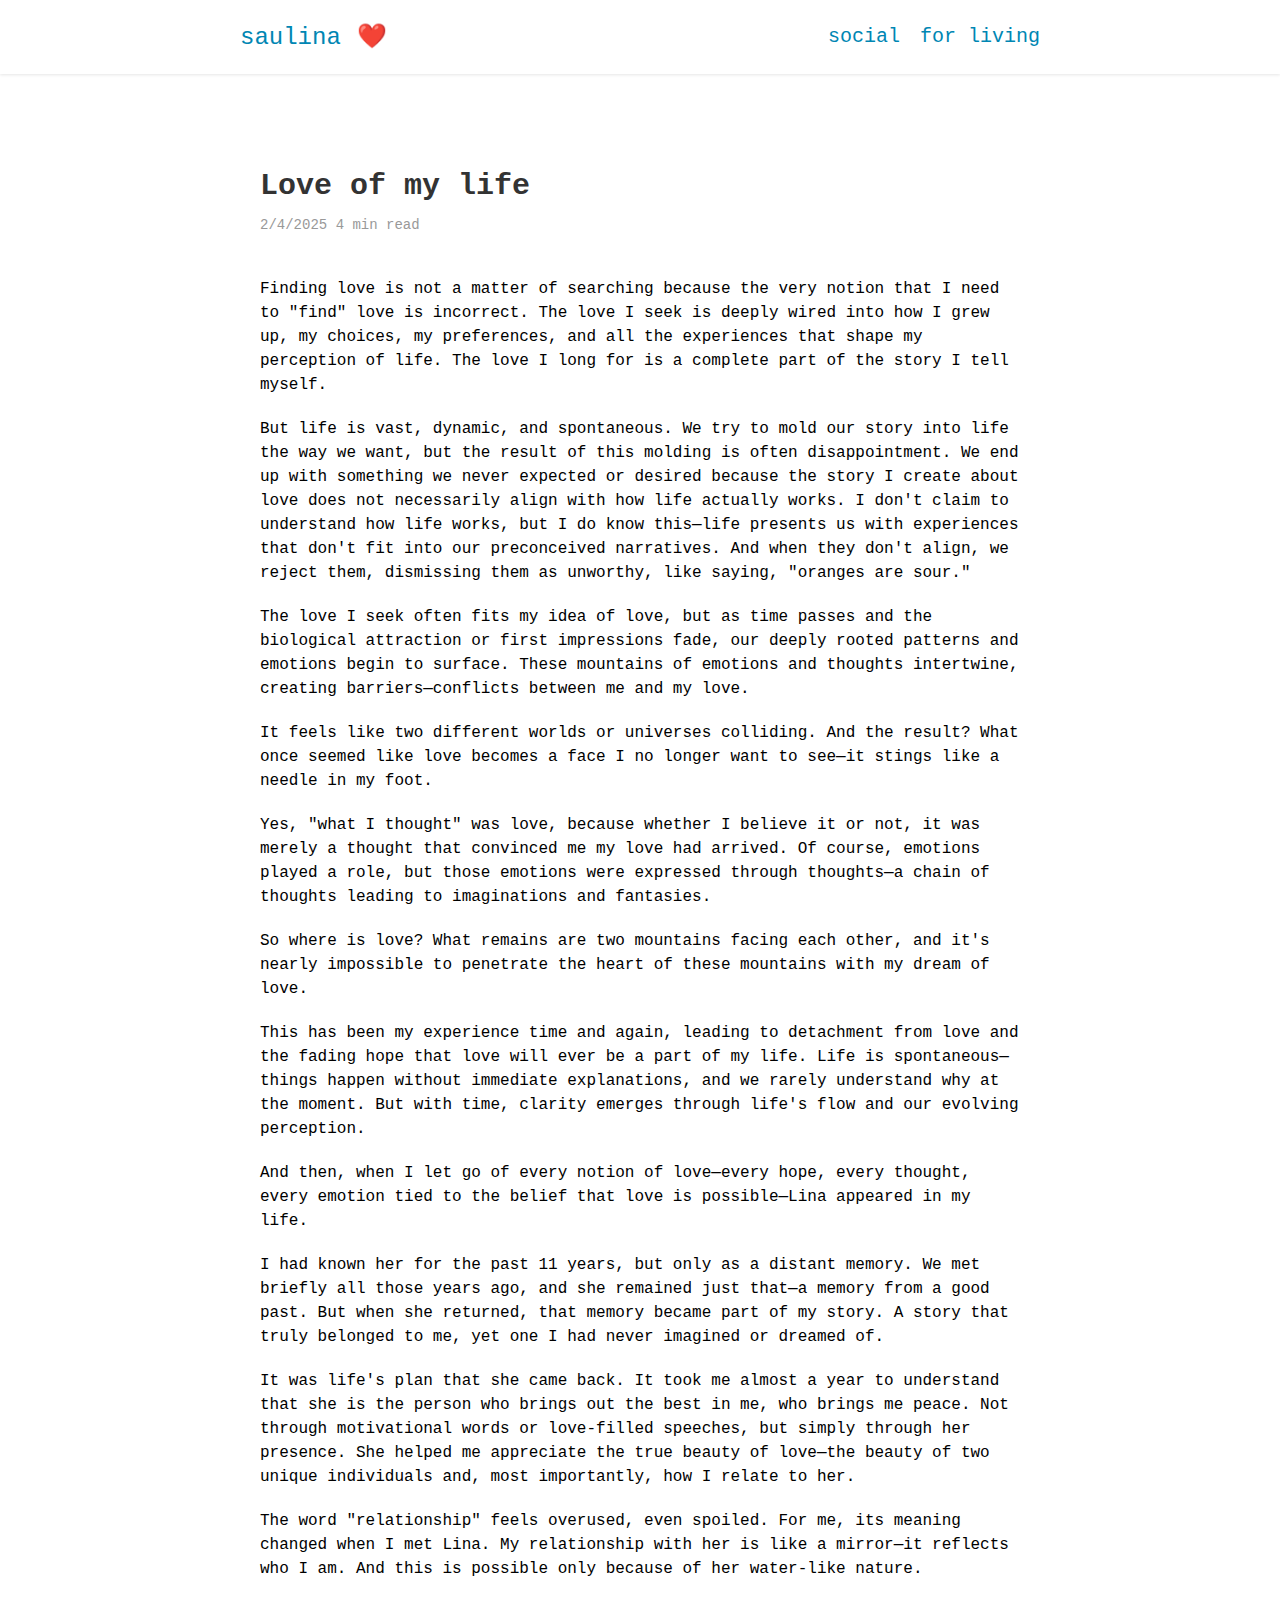
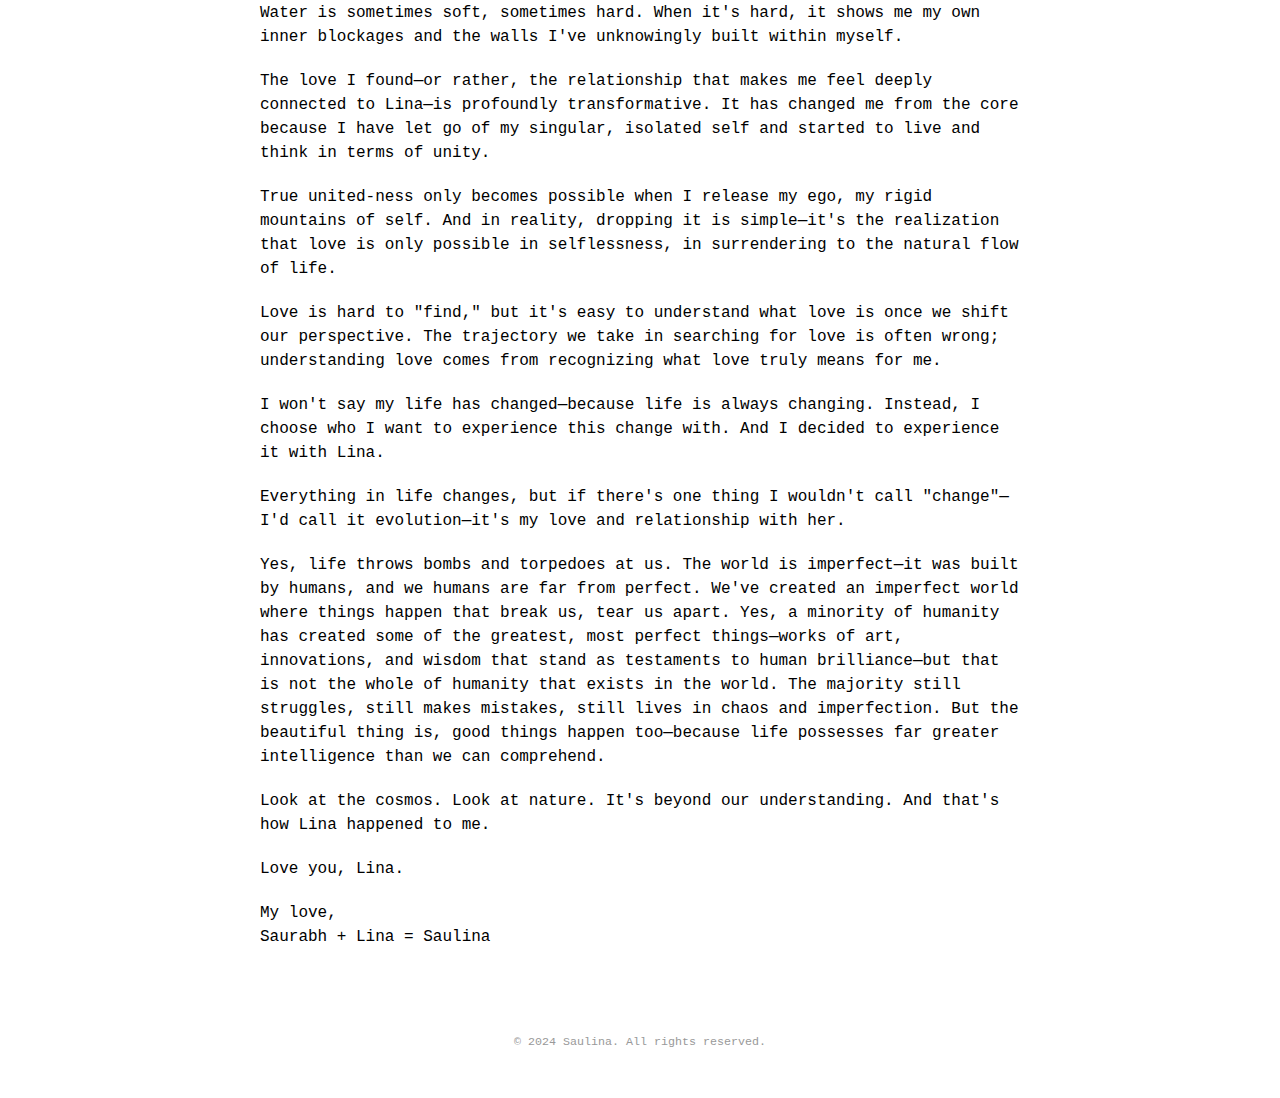
==== categories/saulina/saulina.html @ 6560b64e "[start] Initial commit" ====
<!DOCTYPE html>
<html>
<head>
    <meta charset="utf-8">
    <meta name="viewport" content="width=device-width, initial-scale=1">
    <title>saulina</title>
    <link rel="stylesheet" href="../../css/style.css">
</head>
<body>
    <main class="wrapper">
        <header class="site-header">
            <nav class="nav">
                <div class="container">
                    <h1 class="logo"><a href="/">saulina <span>❤️</span></a></h1>
                    <ul class="navbar">
                        <li><a href="/social">social</a></li>
                        <li><a href="/living">for living</a></li>
                    </ul>
                </div>
            </nav>
        </header>

        <section class="content">
            <div class="container">
                <article class="post">
                    <header class="post-header">
                        <h1 class="article-heading">Love of my life</h1>
                        <div class="post-meta">
                            <span class="post-date">2/4/2025</span>
                            <span class="post-read-time">4 min read</span>
                        </div>
                    </header>

                    <div class="post-content">
                        <p class="article-content">
                            Finding love is not a matter of searching because the very notion that I need to "find" love is incorrect. The love I seek is deeply wired into how I grew up, my choices, my preferences, and all the experiences that shape my perception of life. The love I long for is a complete part of the story I tell myself.
                        </p>

                        <p class="article-content">
                            But life is vast, dynamic, and spontaneous. We try to mold our story into life the way we want, but the result of this molding is often disappointment. We end up with something we never expected or desired because the story I create about love does not necessarily align with how life actually works. I don't claim to understand how life works, but I do know this—life presents us with experiences that don't fit into our preconceived narratives. And when they don't align, we reject them, dismissing them as unworthy, like saying, "oranges are sour."
                        </p>

                        <p class="article-content">
                            The love I seek often fits my idea of love, but as time passes and the biological attraction or first impressions fade, our deeply rooted patterns and emotions begin to surface. These mountains of emotions and thoughts intertwine, creating barriers—conflicts between me and my love.
                        </p>

                        <p class="article-content">
                            It feels like two different worlds or universes colliding. And the result? What once seemed like love becomes a face I no longer want to see—it stings like a needle in my foot.
                        </p>

                        <p class="article-content">
                            Yes, "what I thought" was love, because whether I believe it or not, it was merely a thought that convinced me my love had arrived. Of course, emotions played a role, but those emotions were expressed through thoughts—a chain of thoughts leading to imaginations and fantasies.
                        </p>

                        <p class="article-content">
                            So where is love? What remains are two mountains facing each other, and it's nearly impossible to penetrate the heart of these mountains with my dream of love.
                        </p>

                        <p class="article-content">
                            This has been my experience time and again, leading to detachment from love and the fading hope that love will ever be a part of my life. Life is spontaneous—things happen without immediate explanations, and we rarely understand why at the moment. But with time, clarity emerges through life's flow and our evolving perception.
                        </p>

                        <p class="article-content">
                            And then, when I let go of every notion of love—every hope, every thought, every emotion tied to the belief that love is possible—Lina appeared in my life.
                        </p>

                        <p class="article-content">
                            I had known her for the past 11 years, but only as a distant memory. We met briefly all those years ago, and she remained just that—a memory from a good past. But when she returned, that memory became part of my story. A story that truly belonged to me, yet one I had never imagined or dreamed of.
                        </p>

                        <p class="article-content">
                            It was life's plan that she came back. It took me almost a year to understand that she is the person who brings out the best in me, who brings me peace. Not through motivational words or love-filled speeches, but simply through her presence. She helped me appreciate the true beauty of love—the beauty of two unique individuals and, most importantly, how I relate to her.
                        </p>

                        <p class="article-content">
                            The word "relationship" feels overused, even spoiled. For me, its meaning changed when I met Lina. My relationship with her is like a mirror—it reflects who I am. And this is possible only because of her water-like nature.
                        </p>

                        <p class="article-content">
                            Water is sometimes soft, sometimes hard. When it's hard, it shows me my own inner blockages and the walls I've unknowingly built within myself.
                        </p>

                        <p class="article-content">
                            The love I found—or rather, the relationship that makes me feel deeply connected to Lina—is profoundly transformative. It has changed me from the core because I have let go of my singular, isolated self and started to live and think in terms of unity.
                        </p>

                        <p class="article-content">
                            True united-ness only becomes possible when I release my ego, my rigid mountains of self. And in reality, dropping it is simple—it's the realization that love is only possible in selflessness, in surrendering to the natural flow of life.
                        </p>

                        <p class="article-content">
                            Love is hard to "find," but it's easy to understand what love is once we shift our perspective. The trajectory we take in searching for love is often wrong; understanding love comes from recognizing what love truly means for me.
                        </p>

                        <p class="article-content">
                            I won't say my life has changed—because life is always changing. Instead, I choose who I want to experience this change with. And I decided to experience it with Lina.
                        </p>

                        <p class="article-content">
                            Everything in life changes, but if there's one thing I wouldn't call "change"—I'd call it evolution—it's my love and relationship with her.
                        </p>

                        <p class="article-content">
                            Yes, life throws bombs and torpedoes at us. The world is imperfect—it was built by humans, and we humans are far from perfect. We've created an imperfect world where things happen that break us, tear us apart. Yes, a minority of humanity has created some of the greatest, most perfect things—works of art, innovations, and wisdom that stand as testaments to human brilliance—but that is not the whole of humanity that exists in the world. The majority still struggles, still makes mistakes, still lives in chaos and imperfection. But the beautiful thing is, good things happen too—because life possesses far greater intelligence than we can comprehend.
                        </p>

                        <p class="article-content">
                            Look at the cosmos. Look at nature. It's beyond our understanding. And that's how Lina happened to me.
                        </p>

                        <p class="article-content">
                            Love you, Lina.
                        </p>

                        <p class="article-content">
                            My love,<br>
                            Saurabh + Lina = Saulina
                        </p>
                    </div>
                </article>
            </div>
        </section>

        <footer class="site-footer">
            <div class="container">
                <small class="block">© 2024 Saulina. All rights reserved.</small>
            </div>
        </footer>
    </main>
</body>
</html>
---- css/style.css ----
/* @import url('https://fonts.googleapis.com/css2?family=Karla:wght@400&display=swap'); */ /* Remove font import */

:root {
  /* Base Font */
  --font-family-base: "Overpass Mono", monospace;

  /* Background Color */
  --color-background: rgb(255, 255, 255);

  /* Nav Bar */
  --font-nav-family: var(--font-family-base);
  --font-nav-weight: 300;
  --font-nav-color: rgb(0, 134, 179);
  --font-nav-size: 20px;
  --font-nav-line-height: 28px;

  /* Categories Title */
  --font-categories-title-family: var(--font-family-base);
  --font-categories-title-weight: 700;
  --font-categories-title-color: rgb(0, 0, 0);
  --font-categories-title-size: 26px;
  --font-categories-title-line-height: 31px;

  /* Categories Items */
  --font-categories-item-family: var(--font-family-base);
  --font-categories-item-weight: 400;
  --font-categories-item-color: rgb(0, 0, 0);
  --font-categories-item-size: 16px;
  --font-categories-item-line-height: 24px;

  /* About Me */
  --font-about-family: var(--font-family-base);
  --font-about-weight: 400;
  --font-about-color: rgb(0, 0, 0);
  --font-about-size: 16px;
  --font-about-line-height: 24px;

  /* Date and Time */
  --font-datetime-family: var(--font-family-base);
  --font-datetime-weight: 400;
  --font-datetime-color: rgb(153, 153, 153);
  --font-datetime-size: 14px;
  --font-datetime-line-height: 21px;

  /* Main Article Heading */
  --font-article-heading-family: var(--font-family-base);
  --font-article-heading-weight: 700;
  --font-article-heading-color: rgb(51, 51, 51);
  --font-article-heading-size: 30px;
  --font-article-heading-line-height: 36px;

  /* Main Article Content */
  --font-article-content-family: var(--font-family-base);
  --font-article-content-weight: 400;
  --font-article-content-color: rgb(0, 0, 0);
  --font-article-content-size: 16px;
  --font-article-content-line-height: 24px;
}

/* Base Styles */
* {
  margin: 0;
  padding: 0;
  box-sizing: border-box;
}

body {
  font-family: var(--font-family-base);
  background-color: var(--color-background);
  color: var(--font-article-content-color);
  line-height: var(--font-article-content-line-height);
}

.container {
  max-width: 800px;
  margin: 0 auto;
  padding: 0 20px;
  /* Remove width: 100%; */
}



/* Header Styles */
.site-header {
  padding: 20px 0;
  /* Remove background-color to show body background */
  box-shadow: 0 1px 3px rgba(0, 0, 0, 0.1); /* Keep shadow for separation */
}

.site-header .container {
  /* Remove max-width: none; */
  /* Remove margin: 0; */
  padding: 0; /* Revert padding */
  display: flex;
  justify-content: space-between;
  align-items: center;
}

.logo {
  margin: 0;
  padding: 0;
  /* Remove flex: 0 0 auto; */
}

.logo a {
  font-family: var(--font-nav-family);
  font-size: 24px;
  font-weight: var(--font-nav-weight);
  color: var(--font-nav-color);
  text-decoration: none;
  display: inline-block;
  transition: transform 0.3s ease, color 0.3s ease;
}

.logo a:hover {
  color: #ff4d4d;
  transform: scale(1.1);
}

.logo span {
  color: #ff4d4d;
  margin-left: 2px;
  transition: transform 0.3s ease;
}

.logo a:hover span {
  transform: scale(1.2);
}

.navbar {
  list-style: none;
  display: flex;
  gap: 20px;
  margin: 0;
  padding: 0;
  /* Remove flex: 0 0 auto; */
}

.navbar a {
  font-family: var(--font-nav-family);
  font-size: var(--font-nav-size);
  font-weight: var(--font-nav-weight);
  color: var(--font-nav-color);
  text-decoration: none;
  padding: 5px 0;
  transition: transform 0.3s ease, color 0.3s ease;
  display: inline-block;
}

.navbar a:hover {
  color: #ff4d4d;
  transform: scale(1.1);
}

/* Intro Section */
.intro {
  padding: 40px 0;
  text-align: center;
}

.lead {
  font-family: var(--font-about-family);
  font-size: 24px;
  color: var(--font-about-color);
}

/* Removed Post List Styles */
/* 
.post-list { ... }
.category-title { ... }
.post-item { ... }
.post-meta { ... }
.article-title a { ... }
.article-title a:hover { ... }
*/

/* Footer */
.site-footer {
  padding: 20px 0;
  text-align: center;
  font-size: 14px;
  color: var(--font-datetime-color);
}

/* REMOVE All CSS from here down related to animation */
/* 
.animated-background { ... }
.animated-background img { ... }
.animated-background img:nth-child(2) { ... }
.animated-background img:nth-child(3) { ... }
@keyframes scrollUp { ... }
main.wrapper { ... }
*/

/* Home Anchor Section */
.home-anchor {
    padding: 20px 0;
}

.home-anchor .container {
    display: flex;
    justify-content: center;
}

.home-image {
    display: block;
    width: 100%;
    max-width: 800px; /* Match container width */
    height: 200px;
    overflow: hidden;
    border-radius: 15px; /* Increased rounded corners */
    transition: transform 0.3s ease;
    box-shadow: 0 4px 8px rgba(0, 0, 0, 0.1); /* Added subtle shadow */
}

.home-image img {
    width: 100%;
    height: 100%;
    object-fit: cover;
    transition: transform 0.3s ease;
    border-radius: 15px; /* Match parent border-radius */
}

.home-image:hover img {
    transform: scale(1.05);
}

/* Welcome Text Section */
.welcome-text {
    padding: 20px 0;
    text-align: center;
    margin-top: -30px; /* Move up by 30px */
}

.welcome-text h2 {
    font-family: var(--font-family-base);
    font-size: 28px;
    font-weight: 600;
    color: var(--font-nav-color); /* Using the same color as saulina text */
    margin: 0;
    padding: 10px 0;
}

/* Image Cards Section */
.image-cards .container {
    display: flex;
    justify-content: space-around;
    gap: 20px;
    flex-wrap: wrap;
    position: relative;
    max-width: 800px; /* Ensure cards container matches home image width */
    margin: 0 auto; /* Center the cards container */
}

.card-wrapper {
  width: calc(25% - 20px); /* Width applied to wrapper */
  min-width: 150px;
  margin-bottom: 20px; /* Add space between rows */
}

.card {
  background-color: #fff; /* Revert to solid white */
  border-radius: 10px;
  box-shadow: 0 6px 12px rgba(0, 0, 0, 0.2);
  overflow: hidden;
  /* Remove width/min-width from card itself */
  transition: transform 0.3s ease, box-shadow 0.3s ease;
}

.card:hover {
  transform: scale(1.05);
  box-shadow: 0 10px 20px rgba(0, 0, 0, 0.25);
}

.card img {
  display: block;
  width: 100%;
  height: 300px; /* Reverted height */
  object-fit: cover;
}

/* Style for caption below card */
.card-caption {
  text-align: center;
  font-size: 16px;
  color: #555;
  padding: 10px 0;
}

/* Media Query for Mobile Devices */
@media (max-width: 600px) {
  .container {
    padding: 0 15px;
  }

  .site-header .container {
    padding: 0 15px;
  }

  .logo a {
    font-size: 20px;
  }

  .navbar a {
    font-size: 18px;
  }

  .image-cards .container {
    gap: 15px;
    justify-content: center;
  }

  .card-wrapper {
      width: 100%;
      min-width: unset;
  }

  .card {
    /* Card styles remain the same */
  }

  .card img {
    height: auto;
  }

  .card-caption {
      text-align: center;
  }

  /* Removed mobile styles for post-item and post-meta */

} /* Ensure closing brace for media query */

/* Post Image */
.post-image {
    margin: 30px 0;
    text-align: center;
}

.post-image:first-child {
    margin-top: 100px; /* Add 100px top spacing for first image */
}

.featured-image {
    width: 100%;
    height: 500px;
    object-fit: cover;
    border-radius: 10px;
    box-shadow: 0 4px 8px rgba(0, 0, 0, 0.1);
}

/* Post Header */
.post-header {
    margin-bottom: 40px; /* Add spacing between header and content */
    margin-top: 100px; /* Add 100px top spacing */
}

/* Article Heading */
.article-heading {
    font-family: var(--font-article-heading-family);
    font-size: var(--font-article-heading-size);
    font-weight: var(--font-article-heading-weight);
    color: var(--font-article-heading-color);
    margin-bottom: 15px; /* Reduce spacing below heading */
    margin-top: 0; /* Ensure no top margin */
}

/* Post Meta */
.post-meta {
    font-family: var(--font-datetime-family);
    font-size: var(--font-datetime-size);
    color: var(--font-datetime-color);
    margin-bottom: 0; /* Remove bottom margin from meta */
}

/* Article Content */
.article-content {
    font-family: var(--font-article-content-family);
    font-size: var(--font-article-content-size);
    color: var(--font-article-content-color);
    line-height: var(--font-article-content-line-height);
    margin-bottom: 20px; /* Keep spacing between paragraphs */
}

/* Content Section */
.content {
    padding-top: 0; /* Remove top padding from content */
    padding-bottom: 40px;
}
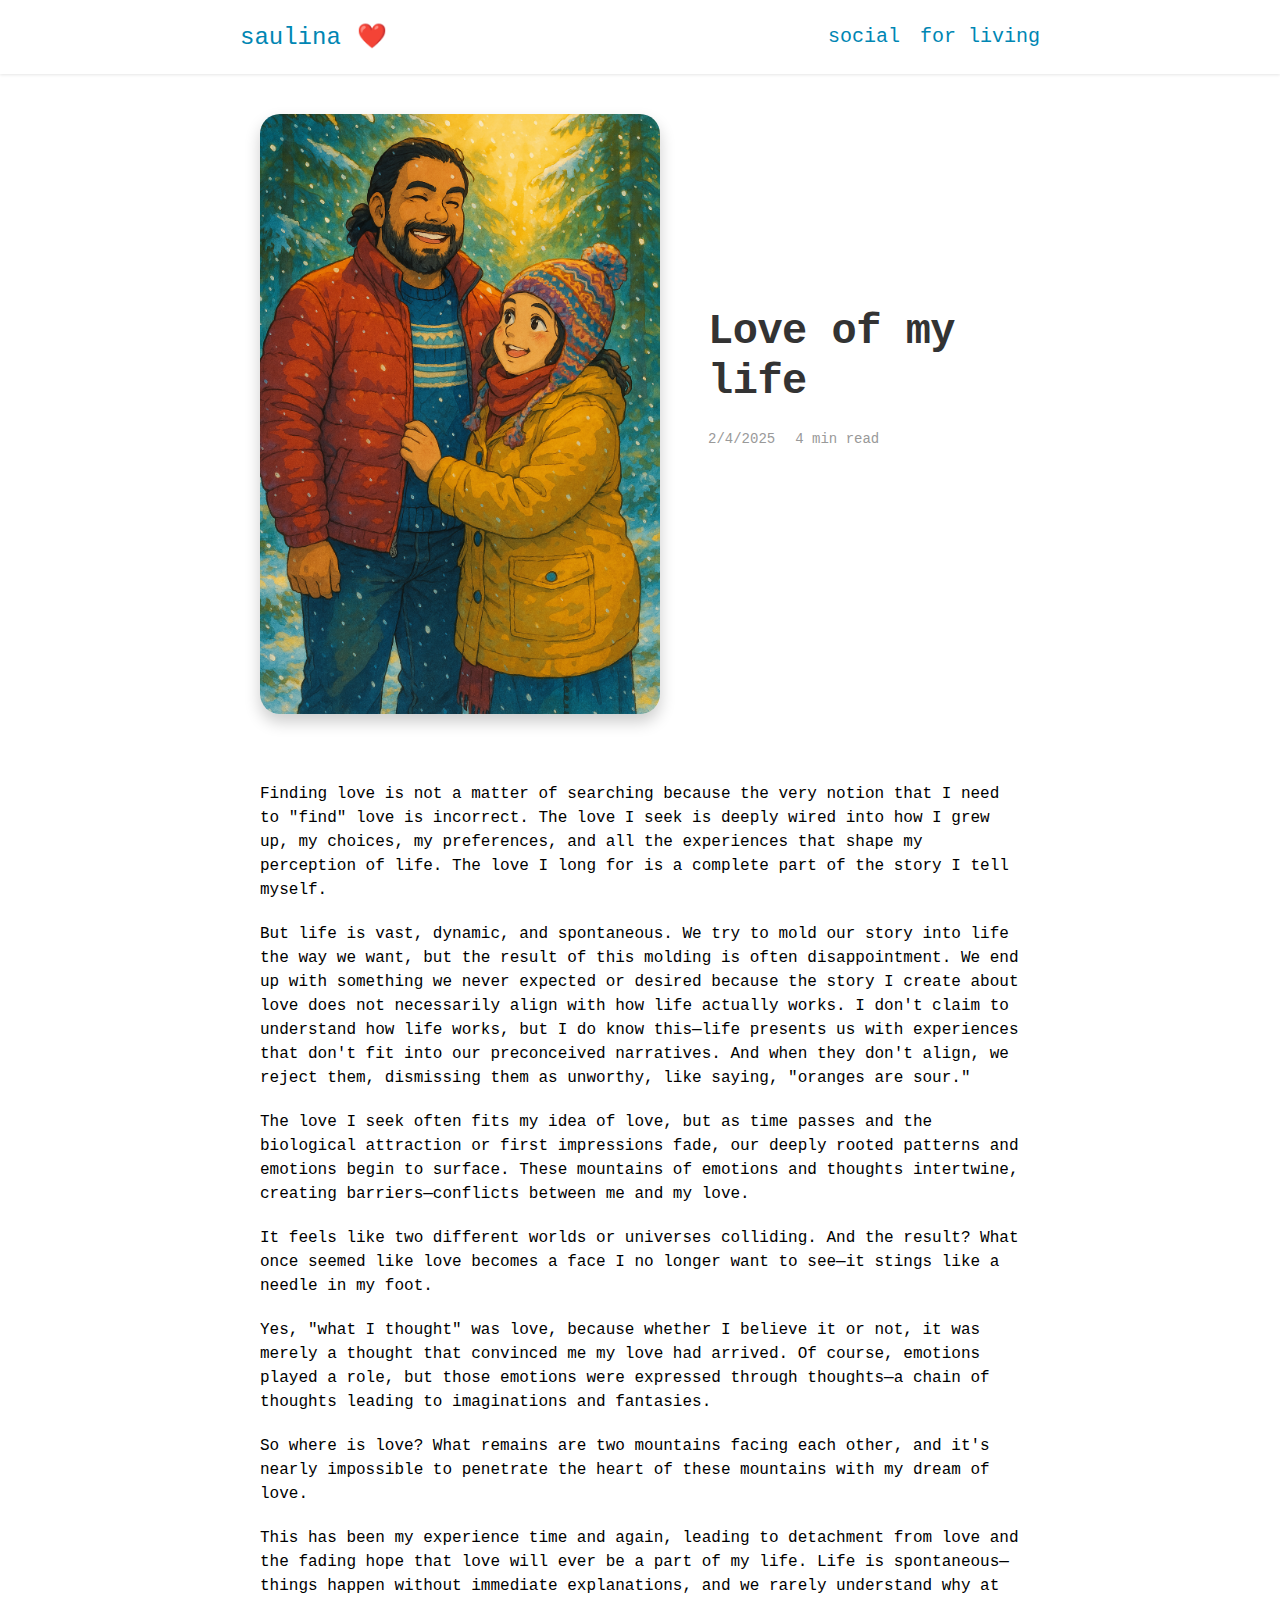
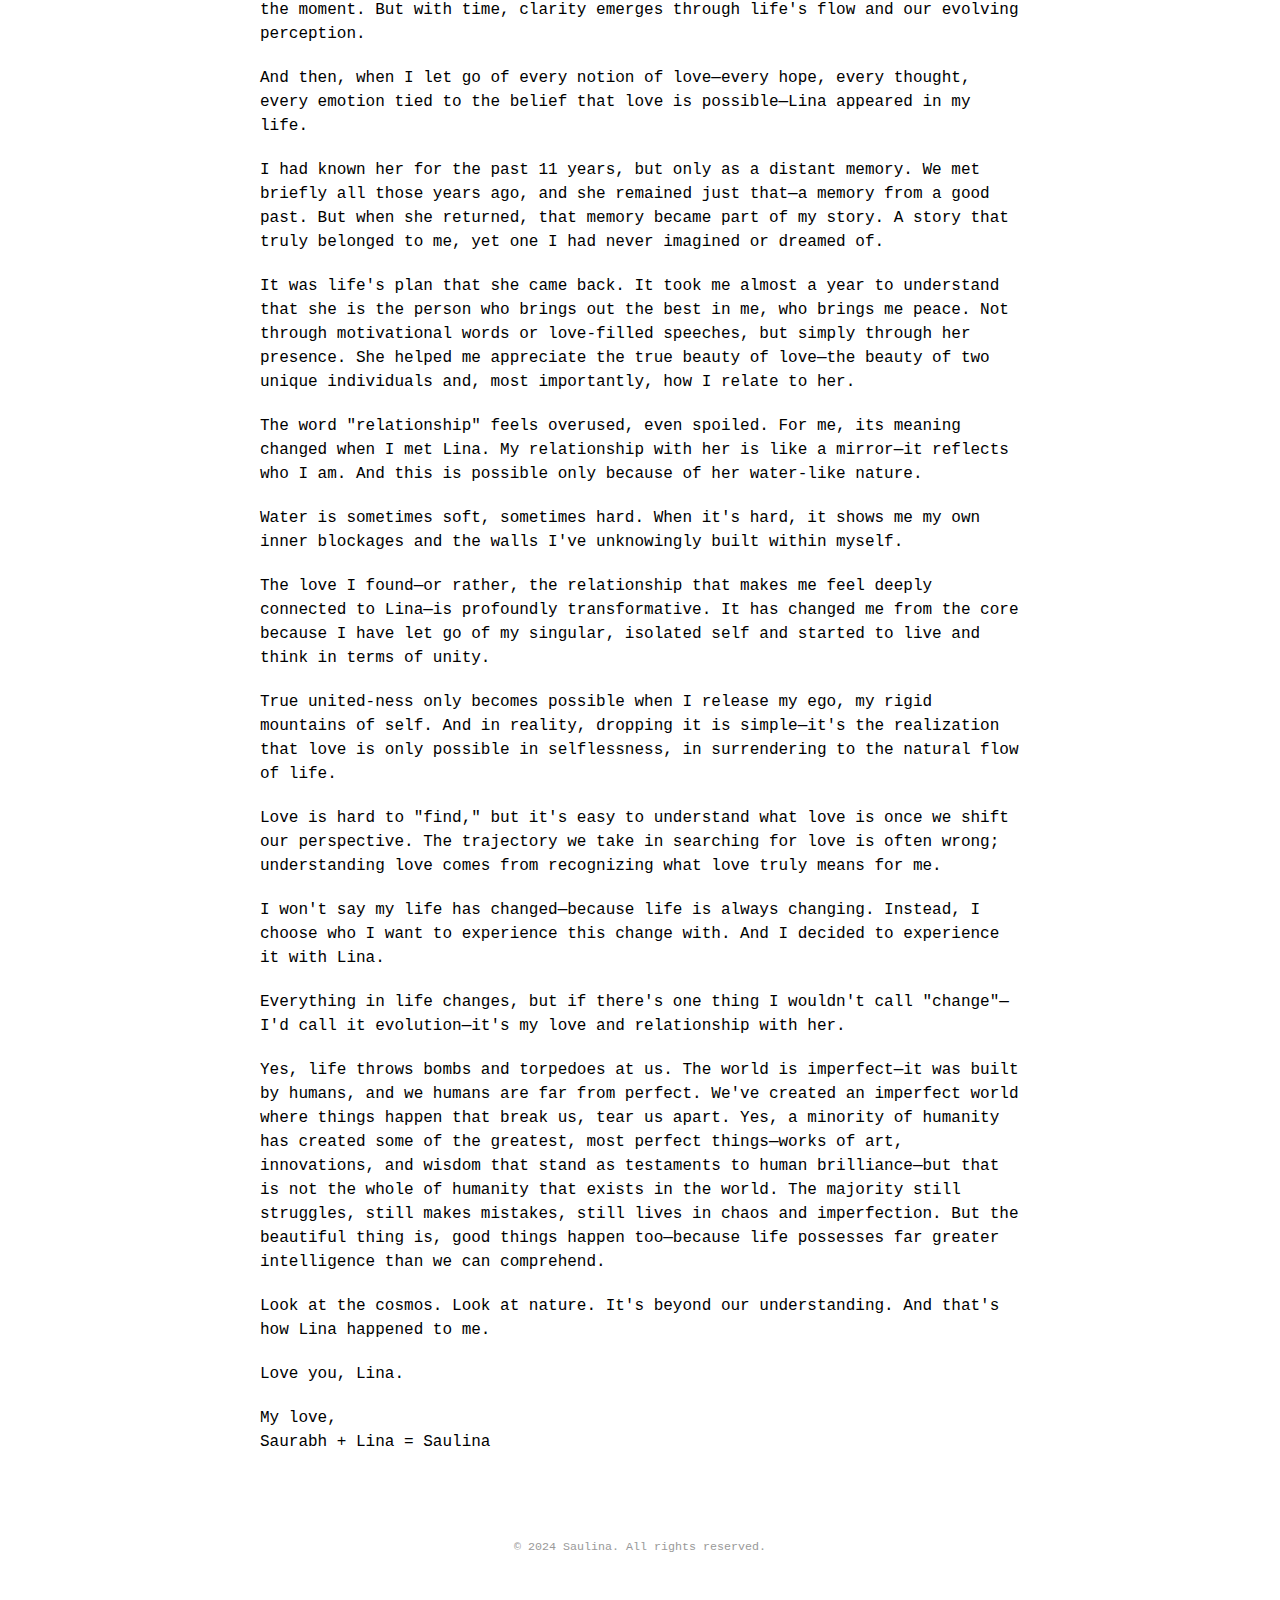
==== commit 89ba5af4: "[added] moved loveOfLife page to inside home of saulina page" ====
--- a/categories/saulina/saulina.html
+++ b/categories/saulina/saulina.html
@@ -1,131 +1,184 @@
 <!DOCTYPE html>
 <html>
+
 <head>
-    <meta charset="utf-8">
-    <meta name="viewport" content="width=device-width, initial-scale=1">
-    <title>saulina</title>
-    <link rel="stylesheet" href="../../css/style.css">
+  <meta charset="utf-8">
+  <meta name="viewport" content="width=device-width, initial-scale=1">
+  <title>saulina</title>
+  <link rel="stylesheet" href="../../css/style.css">
 </head>
+
 <body>
-    <main class="wrapper">
-        <header class="site-header">
-            <nav class="nav">
-                <div class="container">
-                    <h1 class="logo"><a href="/">saulina <span>❤️</span></a></h1>
-                    <ul class="navbar">
-                        <li><a href="/social">social</a></li>
-                        <li><a href="/living">for living</a></li>
-                    </ul>
-                </div>
-            </nav>
-        </header>
+  <main class="wrapper">
+    <header class="site-header">
+      <nav class="nav">
+        <div class="container">
+          <h1 class="logo"><a href="/">saulina <span>❤️</span></a></h1>
+          <ul class="navbar">
+            <li><a href="/social">social</a></li>
+            <li><a href="/living">for living</a></li>
+          </ul>
+        </div>
+      </nav>
+    </header>
 
-        <section class="content">
-            <div class="container">
-                <article class="post">
-                    <header class="post-header">
-                        <h1 class="article-heading">Love of my life</h1>
-                        <div class="post-meta">
-                            <span class="post-date">2/4/2025</span>
-                            <span class="post-read-time">4 min read</span>
-                        </div>
-                    </header>
+    <section class="content">
+      <div class="container">
+        <div class="image-header-container">
+          <div class="featured-image">
+            <img src="loveOfLife.png" alt="Love of Life">
+          </div>
+          <header class="post-header">
+            <h1 class="article-heading">Love of my life</h1>
+            <div class="post-meta">
+              <span class="post-date">2/4/2025</span>
+              <span class="post-read-time">4 min read</span>
+            </div>
+          </header>
+        </div>
+        <div class="post-content">
+          <p class="article-content">
+            Finding love is not a matter of searching because the very notion that I need to "find" love is
+            incorrect.
+            The love I seek is deeply wired into how I grew up, my choices, my preferences, and all the experiences
+            that shape my perception of life. The love I long for is a complete part of the story I tell myself.
+          </p>
 
-                    <div class="post-content">
-                        <p class="article-content">
-                            Finding love is not a matter of searching because the very notion that I need to "find" love is incorrect. The love I seek is deeply wired into how I grew up, my choices, my preferences, and all the experiences that shape my perception of life. The love I long for is a complete part of the story I tell myself.
-                        </p>
+          <p class="article-content">
+            But life is vast, dynamic, and spontaneous. We try to mold our story into life the way we want, but the
+            result of this molding is often disappointment. We end up with something we never expected or desired
+            because the story I create about love does not necessarily align with how life actually works. I don't
+            claim to understand how life works, but I do know this—life presents us with experiences that don't fit
+            into our preconceived narratives. And when they don't align, we reject them, dismissing them as
+            unworthy,
+            like saying, "oranges are sour."
+          </p>
 
-                        <p class="article-content">
-                            But life is vast, dynamic, and spontaneous. We try to mold our story into life the way we want, but the result of this molding is often disappointment. We end up with something we never expected or desired because the story I create about love does not necessarily align with how life actually works. I don't claim to understand how life works, but I do know this—life presents us with experiences that don't fit into our preconceived narratives. And when they don't align, we reject them, dismissing them as unworthy, like saying, "oranges are sour."
-                        </p>
+          <p class="article-content">
+            The love I seek often fits my idea of love, but as time passes and the biological attraction or first
+            impressions fade, our deeply rooted patterns and emotions begin to surface. These mountains of emotions
+            and thoughts intertwine, creating barriers—conflicts between me and my love.
+          </p>
 
-                        <p class="article-content">
-                            The love I seek often fits my idea of love, but as time passes and the biological attraction or first impressions fade, our deeply rooted patterns and emotions begin to surface. These mountains of emotions and thoughts intertwine, creating barriers—conflicts between me and my love.
-                        </p>
+          <p class="article-content">
+            It feels like two different worlds or universes colliding. And the result? What once seemed like love
+            becomes a face I no longer want to see—it stings like a needle in my foot.
+          </p>
 
-                        <p class="article-content">
-                            It feels like two different worlds or universes colliding. And the result? What once seemed like love becomes a face I no longer want to see—it stings like a needle in my foot.
-                        </p>
+          <p class="article-content">
+            Yes, "what I thought" was love, because whether I believe it or not, it was merely a thought that
+            convinced me my love had arrived. Of course, emotions played a role, but those emotions were expressed
+            through thoughts—a chain of thoughts leading to imaginations and fantasies.
+          </p>
 
-                        <p class="article-content">
-                            Yes, "what I thought" was love, because whether I believe it or not, it was merely a thought that convinced me my love had arrived. Of course, emotions played a role, but those emotions were expressed through thoughts—a chain of thoughts leading to imaginations and fantasies.
-                        </p>
+          <p class="article-content">
+            So where is love? What remains are two mountains facing each other, and it's nearly impossible to
+            penetrate the heart of these mountains with my dream of love.
+          </p>
 
-                        <p class="article-content">
-                            So where is love? What remains are two mountains facing each other, and it's nearly impossible to penetrate the heart of these mountains with my dream of love.
-                        </p>
+          <p class="article-content">
+            This has been my experience time and again, leading to detachment from love and the fading hope that
+            love
+            will ever be a part of my life. Life is spontaneous—things happen without immediate explanations, and we
+            rarely understand why at the moment. But with time, clarity emerges through life's flow and our evolving
+            perception.
+          </p>
 
-                        <p class="article-content">
-                            This has been my experience time and again, leading to detachment from love and the fading hope that love will ever be a part of my life. Life is spontaneous—things happen without immediate explanations, and we rarely understand why at the moment. But with time, clarity emerges through life's flow and our evolving perception.
-                        </p>
+          <p class="article-content">
+            And then, when I let go of every notion of love—every hope, every thought, every emotion tied to the
+            belief that love is possible—Lina appeared in my life.
+          </p>
 
-                        <p class="article-content">
-                            And then, when I let go of every notion of love—every hope, every thought, every emotion tied to the belief that love is possible—Lina appeared in my life.
-                        </p>
+          <p class="article-content">
+            I had known her for the past 11 years, but only as a distant memory. We met briefly all those years ago,
+            and she remained just that—a memory from a good past. But when she returned, that memory became part of
+            my
+            story. A story that truly belonged to me, yet one I had never imagined or dreamed of.
+          </p>
 
-                        <p class="article-content">
-                            I had known her for the past 11 years, but only as a distant memory. We met briefly all those years ago, and she remained just that—a memory from a good past. But when she returned, that memory became part of my story. A story that truly belonged to me, yet one I had never imagined or dreamed of.
-                        </p>
+          <p class="article-content">
+            It was life's plan that she came back. It took me almost a year to understand that she is the person who
+            brings out the best in me, who brings me peace. Not through motivational words or love-filled speeches,
+            but simply through her presence. She helped me appreciate the true beauty of love—the beauty of two
+            unique
+            individuals and, most importantly, how I relate to her.
+          </p>
 
-                        <p class="article-content">
-                            It was life's plan that she came back. It took me almost a year to understand that she is the person who brings out the best in me, who brings me peace. Not through motivational words or love-filled speeches, but simply through her presence. She helped me appreciate the true beauty of love—the beauty of two unique individuals and, most importantly, how I relate to her.
-                        </p>
+          <p class="article-content">
+            The word "relationship" feels overused, even spoiled. For me, its meaning changed when I met Lina. My
+            relationship with her is like a mirror—it reflects who I am. And this is possible only because of her
+            water-like nature.
+          </p>
 
-                        <p class="article-content">
-                            The word "relationship" feels overused, even spoiled. For me, its meaning changed when I met Lina. My relationship with her is like a mirror—it reflects who I am. And this is possible only because of her water-like nature.
-                        </p>
+          <p class="article-content">
+            Water is sometimes soft, sometimes hard. When it's hard, it shows me my own inner blockages and the
+            walls
+            I've unknowingly built within myself.
+          </p>
 
-                        <p class="article-content">
-                            Water is sometimes soft, sometimes hard. When it's hard, it shows me my own inner blockages and the walls I've unknowingly built within myself.
-                        </p>
+          <p class="article-content">
+            The love I found—or rather, the relationship that makes me feel deeply connected to Lina—is profoundly
+            transformative. It has changed me from the core because I have let go of my singular, isolated self and
+            started to live and think in terms of unity.
+          </p>
 
-                        <p class="article-content">
-                            The love I found—or rather, the relationship that makes me feel deeply connected to Lina—is profoundly transformative. It has changed me from the core because I have let go of my singular, isolated self and started to live and think in terms of unity.
-                        </p>
+          <p class="article-content">
+            True united-ness only becomes possible when I release my ego, my rigid mountains of self. And in
+            reality,
+            dropping it is simple—it's the realization that love is only possible in selflessness, in surrendering
+            to
+            the natural flow of life.
+          </p>
 
-                        <p class="article-content">
-                            True united-ness only becomes possible when I release my ego, my rigid mountains of self. And in reality, dropping it is simple—it's the realization that love is only possible in selflessness, in surrendering to the natural flow of life.
-                        </p>
+          <p class="article-content">
+            Love is hard to "find," but it's easy to understand what love is once we shift our perspective. The
+            trajectory we take in searching for love is often wrong; understanding love comes from recognizing what
+            love truly means for me.
+          </p>
 
-                        <p class="article-content">
-                            Love is hard to "find," but it's easy to understand what love is once we shift our perspective. The trajectory we take in searching for love is often wrong; understanding love comes from recognizing what love truly means for me.
-                        </p>
+          <p class="article-content">
+            I won't say my life has changed—because life is always changing. Instead, I choose who I want to
+            experience this change with. And I decided to experience it with Lina.
+          </p>
 
-                        <p class="article-content">
-                            I won't say my life has changed—because life is always changing. Instead, I choose who I want to experience this change with. And I decided to experience it with Lina.
-                        </p>
+          <p class="article-content">
+            Everything in life changes, but if there's one thing I wouldn't call "change"—I'd call it evolution—it's
+            my love and relationship with her.
+          </p>
 
-                        <p class="article-content">
-                            Everything in life changes, but if there's one thing I wouldn't call "change"—I'd call it evolution—it's my love and relationship with her.
-                        </p>
+          <p class="article-content">
+            Yes, life throws bombs and torpedoes at us. The world is imperfect—it was built by humans, and we humans
+            are far from perfect. We've created an imperfect world where things happen that break us, tear us apart.
+            Yes, a minority of humanity has created some of the greatest, most perfect things—works of art,
+            innovations, and wisdom that stand as testaments to human brilliance—but that is not the whole of
+            humanity
+            that exists in the world. The majority still struggles, still makes mistakes, still lives in chaos and
+            imperfection. But the beautiful thing is, good things happen too—because life possesses far greater
+            intelligence than we can comprehend.
+          </p>
 
-                        <p class="article-content">
-                            Yes, life throws bombs and torpedoes at us. The world is imperfect—it was built by humans, and we humans are far from perfect. We've created an imperfect world where things happen that break us, tear us apart. Yes, a minority of humanity has created some of the greatest, most perfect things—works of art, innovations, and wisdom that stand as testaments to human brilliance—but that is not the whole of humanity that exists in the world. The majority still struggles, still makes mistakes, still lives in chaos and imperfection. But the beautiful thing is, good things happen too—because life possesses far greater intelligence than we can comprehend.
-                        </p>
+          <p class="article-content">
+            Look at the cosmos. Look at nature. It's beyond our understanding. And that's how Lina happened to me.
+          </p>
 
-                        <p class="article-content">
-                            Look at the cosmos. Look at nature. It's beyond our understanding. And that's how Lina happened to me.
-                        </p>
+          <p class="article-content">
+            Love you, Lina.
+          </p>
 
-                        <p class="article-content">
-                            Love you, Lina.
-                        </p>
+          <p class="article-content">
+            My love,<br>
+            Saurabh + Lina = Saulina
+          </p>
+        </div>
+      </div>
+    </section>
 
-                        <p class="article-content">
-                            My love,<br>
-                            Saurabh + Lina = Saulina
-                        </p>
-                    </div>
-                </article>
-            </div>
-        </section>
+    <footer class="site-footer">
+      <div class="container">
+        <small class="block">© 2024 Saulina. All rights reserved.</small>
+      </div>
+    </footer>
+  </main>
+</body>
 
-        <footer class="site-footer">
-            <div class="container">
-                <small class="block">© 2024 Saulina. All rights reserved.</small>
-            </div>
-        </footer>
-    </main>
-</body>
-</html>
+</html>--- a/css/style.css
+++ b/css/style.css
@@ -1,4 +1,5 @@
-/* @import url('https://fonts.googleapis.com/css2?family=Karla:wght@400&display=swap'); */ /* Remove font import */
+/* @import url('https://fonts.googleapis.com/css2?family=Karla:wght@400&display=swap'); */
+/* Remove font import */
 
 :root {
   /* Base Font */
@@ -84,13 +85,15 @@
 .site-header {
   padding: 20px 0;
   /* Remove background-color to show body background */
-  box-shadow: 0 1px 3px rgba(0, 0, 0, 0.1); /* Keep shadow for separation */
+  box-shadow: 0 1px 3px rgba(0, 0, 0, 0.1);
+  /* Keep shadow for separation */
 }
 
 .site-header .container {
   /* Remove max-width: none; */
   /* Remove margin: 0; */
-  padding: 0; /* Revert padding */
+  padding: 0;
+  /* Revert padding */
   display: flex;
   justify-content: space-between;
   align-items: center;
@@ -194,76 +197,84 @@
 
 /* Home Anchor Section */
 .home-anchor {
-    padding: 20px 0;
+  padding: 20px 0;
 }
 
 .home-anchor .container {
-    display: flex;
-    justify-content: center;
+  display: flex;
+  justify-content: center;
 }
 
 .home-image {
-    display: block;
-    width: 100%;
-    max-width: 800px; /* Match container width */
-    height: 200px;
-    overflow: hidden;
-    border-radius: 15px; /* Increased rounded corners */
-    transition: transform 0.3s ease;
-    box-shadow: 0 4px 8px rgba(0, 0, 0, 0.1); /* Added subtle shadow */
+  display: block;
+  width: 100%;
+  max-width: 800px;
+  /* Match container width */
+  height: 200px;
+  overflow: hidden;
+  border-radius: 15px;
+  /* Increased rounded corners */
+  transition: transform 0.3s ease;
+  box-shadow: 0 4px 8px rgba(0, 0, 0, 0.1);
+  /* Added subtle shadow */
 }
 
 .home-image img {
-    width: 100%;
-    height: 100%;
-    object-fit: cover;
-    transition: transform 0.3s ease;
-    border-radius: 15px; /* Match parent border-radius */
+  width: 100%;
+  height: 100%;
+  object-fit: cover;
+  transition: transform 0.3s ease;
+  border-radius: 15px;
+  /* Match parent border-radius */
 }
 
 .home-image:hover img {
-    transform: scale(1.05);
+  transform: scale(1.05);
 }
 
 /* Welcome Text Section */
 .welcome-text {
-    padding: 20px 0;
-    text-align: center;
-    margin-top: -30px; /* Move up by 30px */
+  padding: 20px 0;
+  text-align: center;
+  margin-top: -30px;
+  /* Move up by 30px */
 }
 
 .welcome-text h2 {
-    font-family: var(--font-family-base);
-    font-size: 28px;
-    font-weight: 600;
-    color: var(--font-nav-color); /* Using the same color as saulina text */
-    margin: 0;
-    padding: 10px 0;
+  font-family: var(--font-family-base);
+  font-size: 28px;
+  font-weight: 600;
+  color: var(--font-nav-color);
+  /* Using the same color as saulina text */
+  margin: 0;
+  padding: 10px 0;
 }
 
 /* Image Cards Section */
 .image-cards .container {
-    display: flex;
-    justify-content: space-around;
-    gap: 20px;
-    flex-wrap: wrap;
-    position: relative;
-    max-width: 800px; /* Ensure cards container matches home image width */
-    margin: 0 auto; /* Center the cards container */
-}
-
+  display: flex;
+  justify-content: space-around;
+  gap: 20px;
+  flex-wrap: wrap;
+  position: relative;
+  max-width: 800px;
+  /* Ensure cards container matches home image width */
+  margin: 0 auto;
+  /* Center the cards container */
+}
+
+/* Card Wrapper */
 .card-wrapper {
-  width: calc(25% - 20px); /* Width applied to wrapper */
+  width: calc(25% - 20px);
   min-width: 150px;
-  margin-bottom: 20px; /* Add space between rows */
+  margin-bottom: 20px;
 }
 
 .card {
-  background-color: #fff; /* Revert to solid white */
+  background-color: #fff;
   border-radius: 10px;
   box-shadow: 0 6px 12px rgba(0, 0, 0, 0.2);
   overflow: hidden;
-  /* Remove width/min-width from card itself */
   transition: transform 0.3s ease, box-shadow 0.3s ease;
 }
 
@@ -275,7 +286,7 @@
 .card img {
   display: block;
   width: 100%;
-  height: 300px; /* Reverted height */
+  height: 300px;
   object-fit: cover;
 }
 
@@ -287,6 +298,16 @@
   padding: 10px 0;
 }
 
+/* Content Section for Cards */
+.content .container {
+  display: flex;
+  justify-content: center;
+  flex-wrap: wrap;
+  gap: 20px;
+  max-width: 800px;
+  margin: 0 auto;
+}
+
 /* Media Query for Mobile Devices */
 @media (max-width: 600px) {
   .container {
@@ -311,8 +332,8 @@
   }
 
   .card-wrapper {
-      width: 100%;
-      min-width: unset;
+    width: 100%;
+    min-width: unset;
   }
 
   .card {
@@ -324,66 +345,157 @@
   }
 
   .card-caption {
-      text-align: center;
+    text-align: center;
   }
 
   /* Removed mobile styles for post-item and post-meta */
 
-} /* Ensure closing brace for media query */
+}
+
+/* Ensure closing brace for media query */
 
 /* Post Image */
 .post-image {
-    margin: 30px 0;
-    text-align: center;
+  margin: 30px 0;
+  text-align: center;
 }
 
 .post-image:first-child {
-    margin-top: 100px; /* Add 100px top spacing for first image */
-}
-
+  margin-top: 0;
+  /* Remove the top margin */
+}
+
+/* Post Content */
+.post {
+  flex: 1;
+  margin: 0;
+  padding: 0;
+}
+
+/* Post Header */
+.post-header {
+  margin: 0 0 40px 0;
+  padding: 0;
+}
+
+/* Article Heading */
+.article-heading {
+  font-family: var(--font-article-heading-family);
+  font-size: 42px;
+  font-weight: var(--font-article-heading-weight);
+  color: var(--font-article-heading-color);
+  margin-bottom: 20px;
+  line-height: 1.2;
+  letter-spacing: -0.5px;
+}
+
+/* Post Meta */
+.post-meta {
+  font-family: var(--font-datetime-family);
+  font-size: 18px;
+  color: var(--font-datetime-color);
+  margin-bottom: 30px;
+  display: flex;
+  gap: 20px;
+}
+
+/* Article Content */
+.article-content {
+  font-family: var(--font-article-content-family);
+  font-size: var(--font-article-content-size);
+  line-height: var(--font-article-content-line-height);
+  color: var(--font-article-content-color);
+  margin-bottom: 20px;
+}
+
+/* Content Section */
+.content {
+  padding: 40px 0;
+}
+
+.content .container {
+  max-width: 800px;
+  margin: 0 auto;
+}
+
+/* Featured Image and Header Container */
+.image-header-container {
+  display: flex;
+  gap: 3rem;
+  margin-bottom: 3rem;
+  align-items: center;
+}
+
+/* Featured Image in Post */
 .featured-image {
+  width: 400px;
+  height: 600px;
+  flex-shrink: 0;
+}
+
+.featured-image img {
+  width: 100%;
+  height: 100%;
+  object-fit: cover;
+  display: block;
+  border-radius: 20px;
+  box-shadow: 0 8px 16px rgba(0, 0, 0, 0.2);
+}
+
+/* Post Header */
+.post-header {
+  flex: 1;
+  display: flex;
+  flex-direction: column;
+  justify-content: center;
+}
+
+.post-meta {
+  font-family: var(--font-datetime-family);
+  font-size: var(--font-datetime-size);
+  color: var(--font-datetime-color);
+}
+
+/* Post Content */
+.post-content {
+  max-width: 800px;
+  margin: 0 auto;
+}
+
+@media (max-width: 768px) {
+  .image-header-container {
+    flex-direction: column;
+    gap: 2rem;
+  }
+
+  .featured-image {
     width: 100%;
     height: 500px;
-    object-fit: cover;
-    border-radius: 10px;
-    box-shadow: 0 4px 8px rgba(0, 0, 0, 0.1);
-}
-
-/* Post Header */
-.post-header {
-    margin-bottom: 40px; /* Add spacing between header and content */
-    margin-top: 100px; /* Add 100px top spacing */
-}
-
-/* Article Heading */
-.article-heading {
-    font-family: var(--font-article-heading-family);
-    font-size: var(--font-article-heading-size);
-    font-weight: var(--font-article-heading-weight);
-    color: var(--font-article-heading-color);
-    margin-bottom: 15px; /* Reduce spacing below heading */
-    margin-top: 0; /* Ensure no top margin */
-}
-
-/* Post Meta */
-.post-meta {
-    font-family: var(--font-datetime-family);
-    font-size: var(--font-datetime-size);
-    color: var(--font-datetime-color);
-    margin-bottom: 0; /* Remove bottom margin from meta */
-}
-
-/* Article Content */
-.article-content {
-    font-family: var(--font-article-content-family);
-    font-size: var(--font-article-content-size);
-    color: var(--font-article-content-color);
-    line-height: var(--font-article-content-line-height);
-    margin-bottom: 20px; /* Keep spacing between paragraphs */
-}
-
-/* Content Section */
-.content {
-    padding-top: 0; /* Remove top padding from content */
-    padding-bottom: 40px;
-}
+    margin: 0 auto;
+  }
+
+  .post-header {
+    text-align: center;
+  }
+
+  .article-heading {
+    font-size: 32px;
+  }
+
+  .post-meta {
+    font-size: 16px;
+    justify-content: center;
+  }
+}
+
+@media (max-width: 480px) {
+  .article-heading {
+    font-size: 28px;
+  }
+
+  .post-meta {
+    font-size: 14px;
+    flex-direction: column;
+    gap: 10px;
+  }
+}